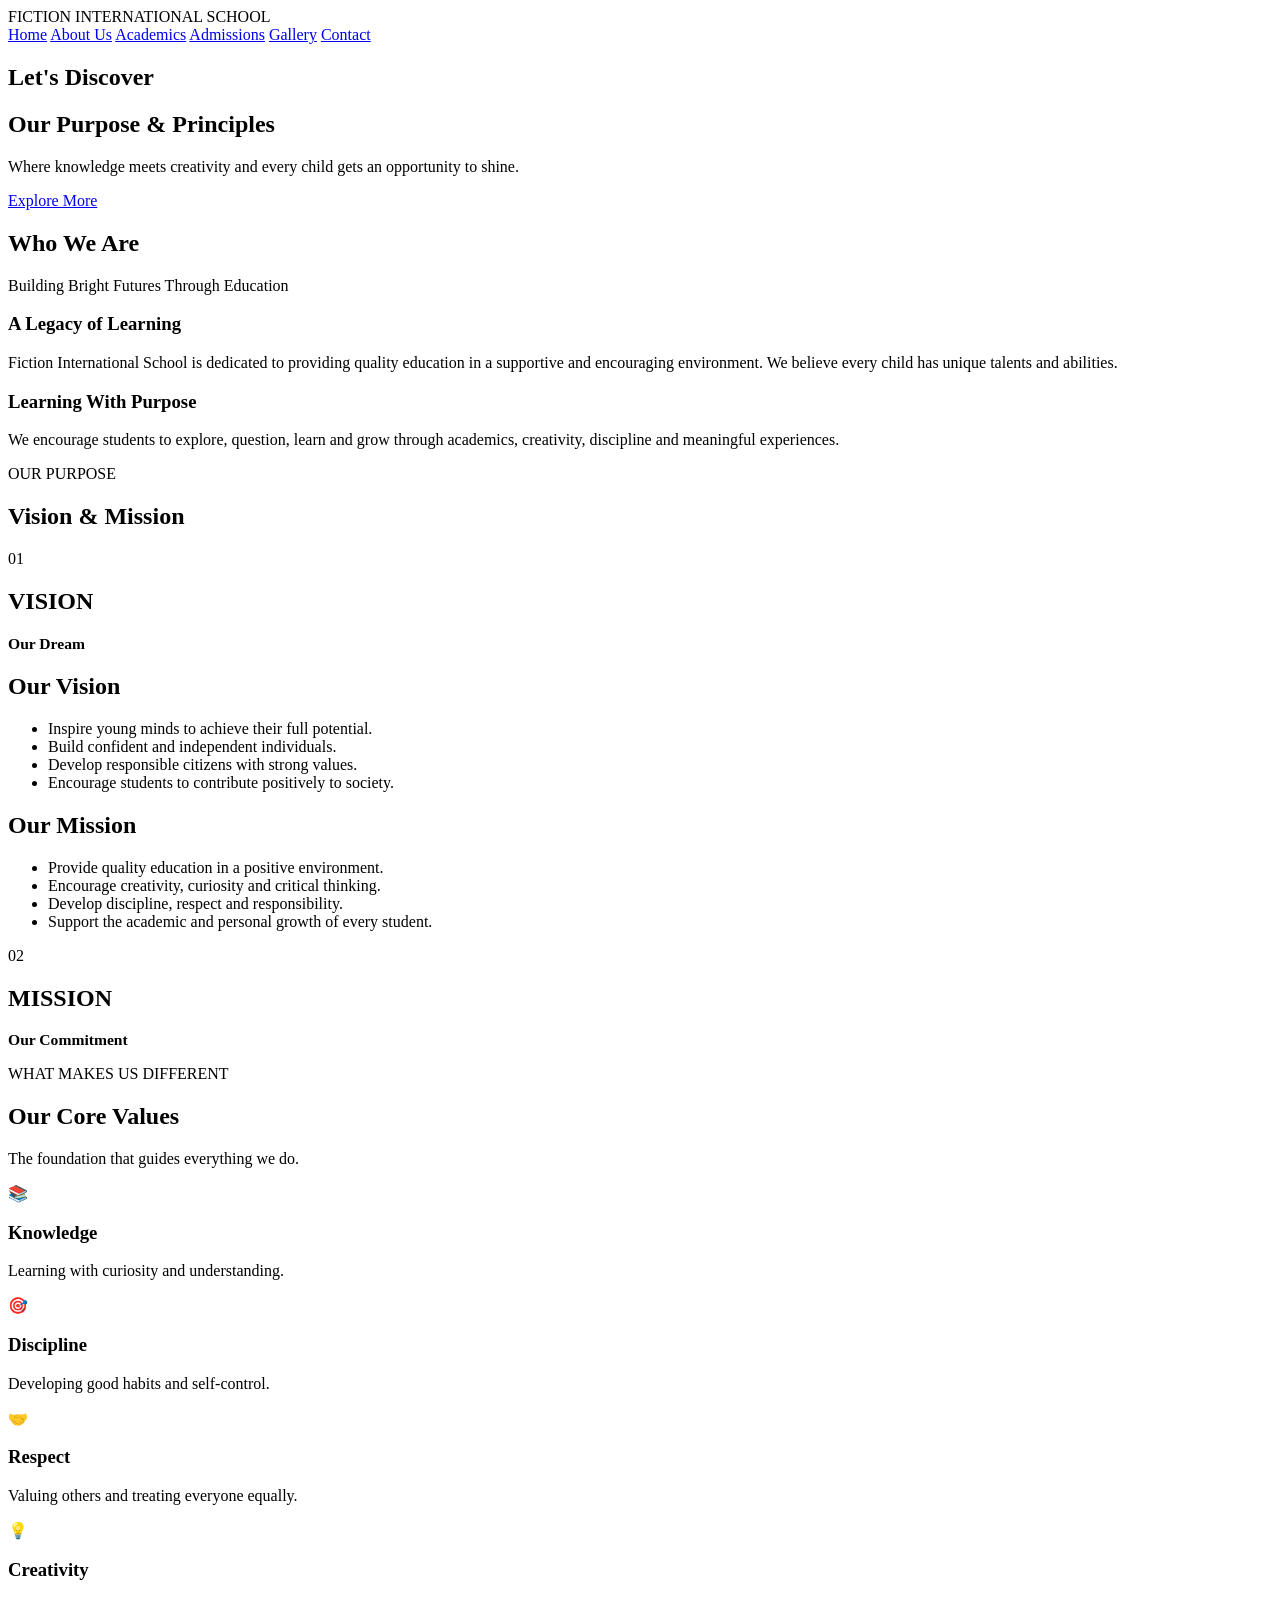
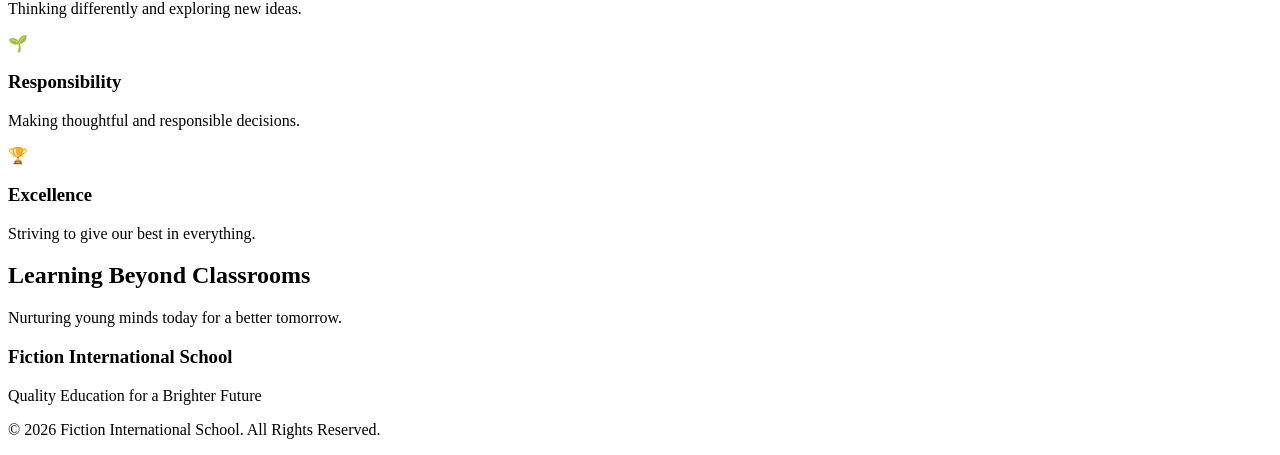
==== about.html @ d85b3568 "Initial upload - Fiction International School Website" ====
<!DOCTYPE html>
<html lang="en">

<head>
    <meta charset="UTF-8">
    <meta name="viewport" content="width=device-width, initial-scale=1.0">

    <title>About Us | FICTION INTERNATIONAL SCHOOL</title>

    <link rel="stylesheet" href="css/style.css">
</head>

<body>

    <!-- Navigation Bar -->
    <header>
        <div class="school-name">
            FICTION INTERNATIONAL SCHOOL
        </div>

        <nav>
            <a href="index.html">Home</a>
            <a href="about.html">About Us</a>
            <a href="academics.html">Academics</a>
            <a href="admissions.html">Admissions</a>
            <a href="gallery.html">Gallery</a>
            <a href="contact.html">Contact</a>
        </nav>
    </header>

    <!-- About Hero Section -->
    <section class="about-hero">

        <div class="about-hero-content">
            <span class="about-tag"><h1>Let's Discover</h1></span>

           
            <h1>Our Purpose & Principles</h1>

            <p>
                Where knowledge meets creativity and
                every child gets an opportunity to shine.
            </p>

            <a href="#vision-mission" class="explore-btn">
                Explore More
            </a>
        </div>

    </section>


    <!-- Introduction Section -->
    <section class="about-intro">

        <div class="intro-heading">
            <h2>Who We Are</h2>
            <p>Building Bright Futures Through Education</p>
        </div>

        <div class="intro-content">

            <div class="intro-box">
                <h3>A Legacy of Learning</h3>

                <p>
                    Fiction International School is dedicated to
                    providing quality education in a
                    supportive and encouraging environment.
                    We believe every child has unique talents
                    and abilities.
                </p>
            </div>

            <div class="intro-box">
                <h3>Learning With Purpose</h3>

                <p>
                    We encourage students to explore,
                    question, learn and grow through
                    academics, creativity, discipline
                    and meaningful experiences.
                </p>
            </div>

        </div>

    </section>


    <!-- Vision and Mission -->
    <section class="vision-mission" id="vision-mission">

        <div class="section-heading">
            <span>OUR PURPOSE</span>
            <h2>Vision & Mission</h2>
        </div>

        <!-- Vision -->
        <div class="vm-row vision-row">

            <div class="vm-circle vision-circle">
                <div class="circle-content">
                    <span>01</span>
                    <h2>VISION</h2>
                    <small><h3>Our Dream</h3></small>
                </div>
            </div>

            <div class="vm-card vision-card">

                <h2>Our Vision</h2>

                <ul>
                    <li>Inspire young minds to achieve their full potential.</li>
                    <li>Build confident and independent individuals.</li>
                    <li>Develop responsible citizens with strong values.</li>
                    <li>Encourage students to contribute positively to society.</li>
                </ul>

            </div>

        </div>


        <!-- Mission -->
        <div class="vm-row mission-row">

            <div class="vm-card mission-card">

                <h2>Our Mission</h2>

                <ul>
                    <li>Provide quality education in a positive environment.</li>
                    <li>Encourage creativity, curiosity and critical thinking.</li>
                    <li>Develop discipline, respect and responsibility.</li>
                    <li>Support the academic and personal growth of every student.</li>
                </ul>

            </div>

            <div class="vm-circle mission-circle">
                <div class="circle-content">
                    <span>02</span>
                    <h2>MISSION</h2>
                    <small><h3>Our Commitment</h3></small>
                </div>
            </div>

        </div>

    </section>


    <!-- Core Values -->
    <section class="core-values">

        <div class="section-heading">
            <span>WHAT MAKES US DIFFERENT</span>
            <h2>Our Core Values</h2>
            <p>The foundation that guides everything we do.</p>
        </div>

        <div class="values-grid">

            <div class="value-card">
                <div class="value-icon">📚</div>
                <h3>Knowledge</h3>
                <p>Learning with curiosity and understanding.</p>
            </div>

            <div class="value-card">
                <div class="value-icon">🎯</div>
                <h3>Discipline</h3>
                <p>Developing good habits and self-control.</p>
            </div>

            <div class="value-card">
                <div class="value-icon">🤝</div>
                <h3>Respect</h3>
                <p>Valuing others and treating everyone equally.</p>
            </div>

            <div class="value-card">
                <div class="value-icon">💡</div>
                <h3>Creativity</h3>
                <p>Thinking differently and exploring new ideas.</p>
            </div>

            <div class="value-card">
                <div class="value-icon">🌱</div>
                <h3>Responsibility</h3>
                <p>Making thoughtful and responsible decisions.</p>
            </div>

            <div class="value-card">
                <div class="value-icon">🏆</div>
                <h3>Excellence</h3>
                <p>Striving to give our best in everything.</p>
            </div>

        </div>

    </section>


    <!-- Closing Banner -->
    <section class="about-banner">

        <h2>Learning Beyond Classrooms</h2>

        <p>
            Nurturing young minds today for a better tomorrow.
        </p>

    </section>


    <!-- Footer -->
    <footer>

        <h3>Fiction International School</h3>

        <p>Quality Education for a Brighter Future</p>

        <p>
            © 2026 Fiction International School.
            All Rights Reserved.
        </p>

    </footer>

    <script src="js/script.js"></script>

</body>
</html>
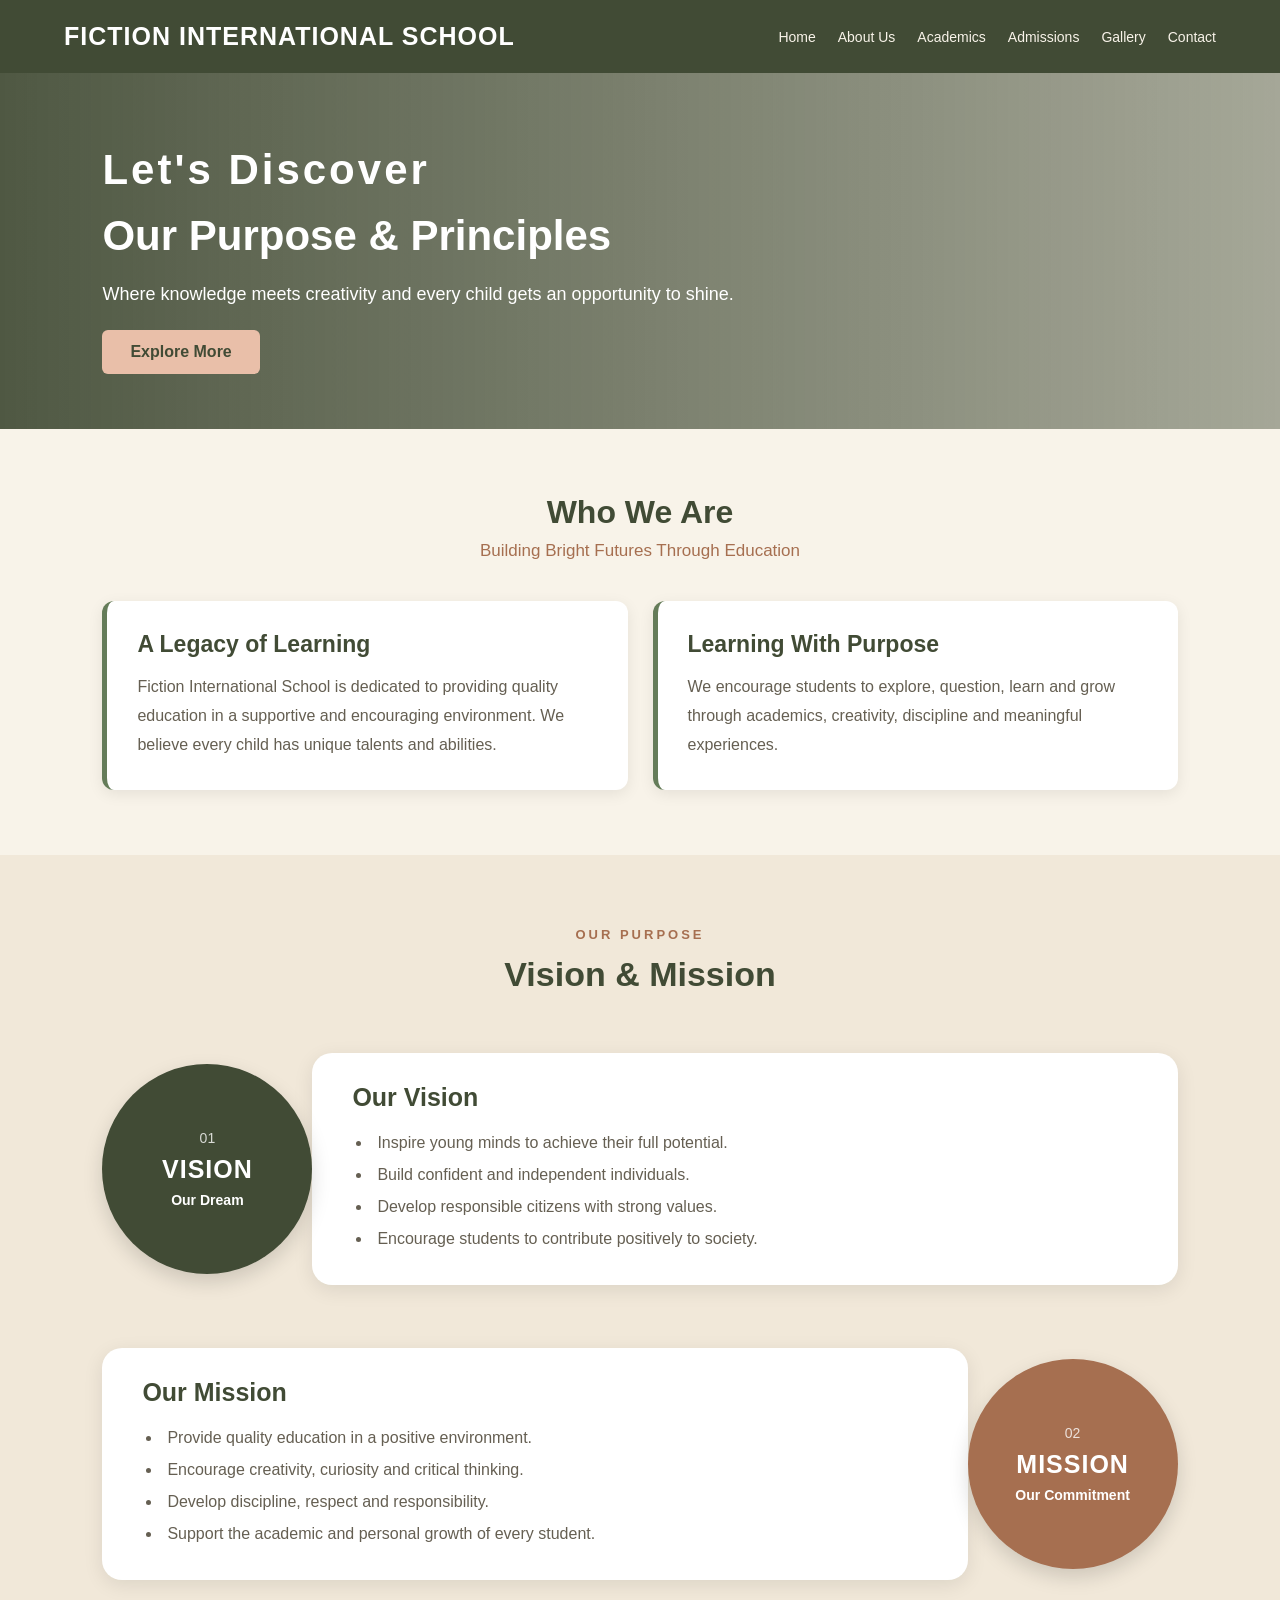
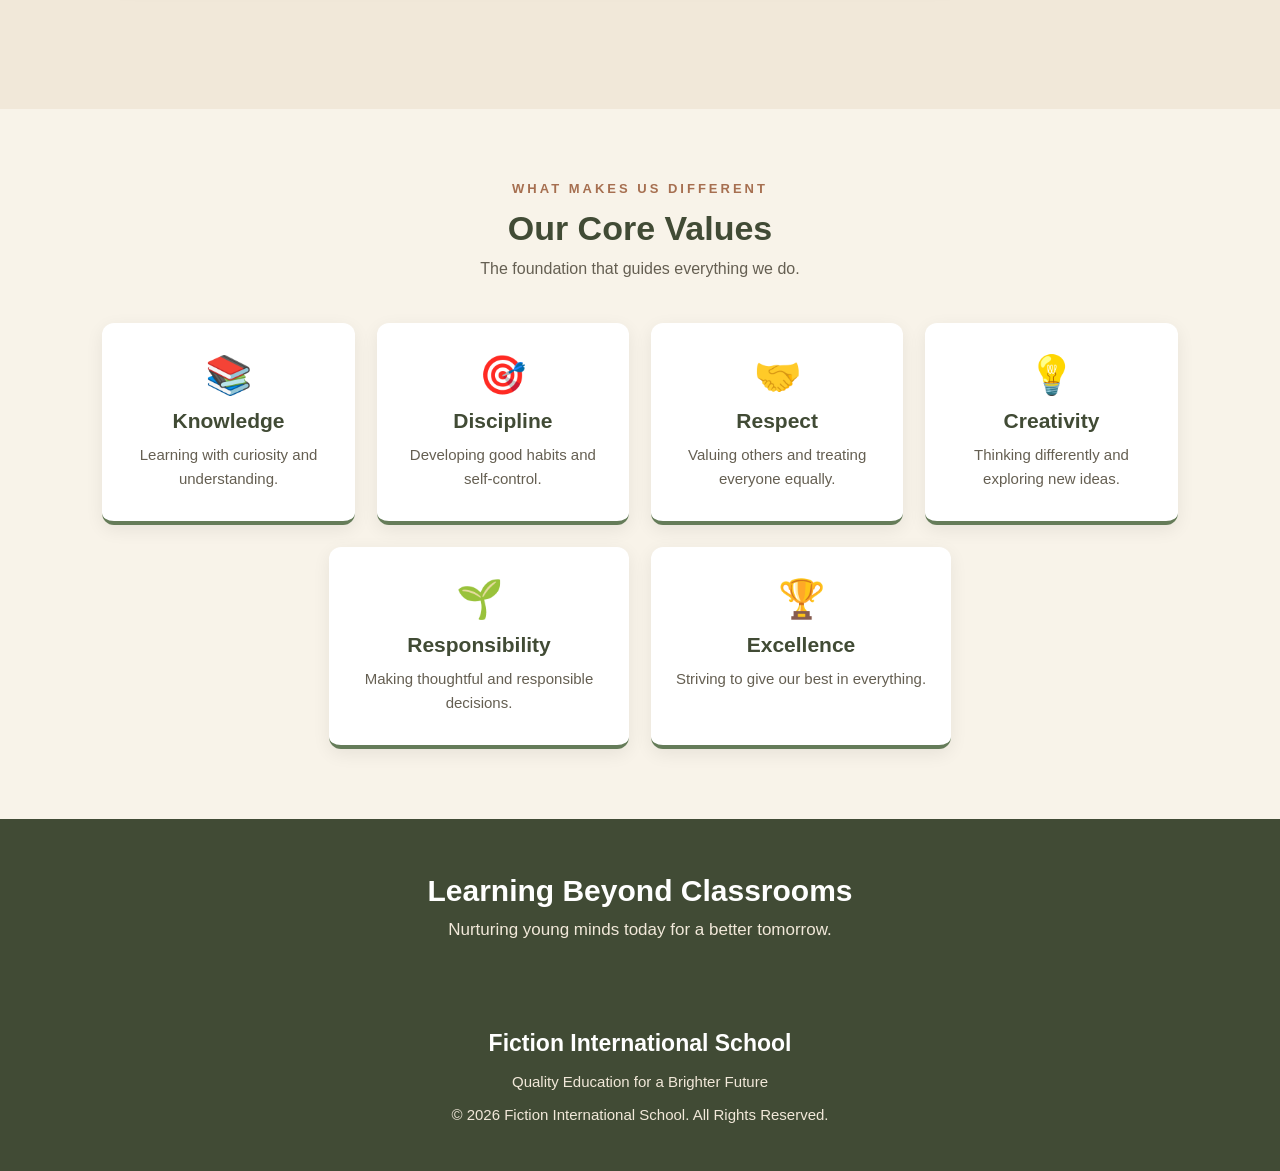
==== commit 75f4e3c9: "Add files via upload" ====
--- a/about.html
+++ b/about.html
@@ -8,7 +8,7 @@
 
     <title>About Us | FICTION INTERNATIONAL SCHOOL</title>
 
-    <link rel="stylesheet" href="css/style.css">
+    <link rel="stylesheet" href="style.css">
 </head>
 
 <body>
--- a/style.css
+++ b/style.css
@@ -0,0 +1,1583 @@
+
+/* =========================================
+   GLOBAL SETTINGS
+========================================= */
+
+* {
+    margin: 0;
+    padding: 0;
+    box-sizing: border-box;
+}
+
+html {
+    scroll-behavior: smooth;
+}
+
+body {
+    font-family: 'Poppins', sans-serif;
+    background-color: #F8F3E9;
+    color: #414B35;
+    overflow-x: hidden;
+}
+
+
+/* =========================================
+   NAVIGATION BAR
+========================================= */
+
+header {
+    background-color: #414B35;
+    color: white;
+    padding: 22px 5%;
+
+    display: flex;
+    justify-content: space-between;
+    align-items: center;
+    flex-wrap: wrap;
+    gap: 15px;
+
+    animation: slideDown 1s ease;
+}
+
+.school-name {
+    font-size: 25px;
+    font-weight: 700;
+    letter-spacing: 1px;
+    animation: fadeIn 1.5s ease;
+}
+
+nav {
+    display: flex;
+    gap: 22px;
+    flex-wrap: wrap;
+}
+
+nav a {
+    text-decoration: none;
+    color: #F8F3E9;
+    font-size: 14px;
+    font-weight: 500;
+
+    transition: color 0.3s ease,
+                transform 0.3s ease;
+}
+
+nav a:hover {
+    color: #E9BFA9;
+    transform: translateY(-4px);
+}
+
+
+/* =========================================
+   SCHOOL TITLE
+========================================= */
+
+.school-title {
+    text-align: center;
+    padding: 28px 15px;
+    background-color: #F8F3E9;
+}
+
+.school-title h1 {
+    color: #414B35;
+    font-size: 36px;
+    font-weight: 700;
+    letter-spacing: 2px;
+
+    animation: slideUp 1s ease;
+}
+
+
+/* =========================================
+   SCHOOL IMAGE
+========================================= */
+
+.school-image {
+    position: relative;
+    width: 100%;
+    height: 75vh;
+    min-height: 450px;
+    overflow: hidden;
+
+    animation: fadeIn 2s ease;
+}
+
+.school-image > img {
+    width: 100%;
+    height: 100%;
+    object-fit: cover;
+    display: block;
+
+    transition: transform 0.7s ease;
+}
+
+.school-image:hover > img {
+    transform: scale(1.03);
+}
+
+
+/* =========================================
+   CHATBOT WELCOME SPEECH BUBBLE
+========================================= */
+
+.welcome-content {
+
+    position: absolute;
+
+    top: 80%;
+    right: 8%;
+
+    transform: translateY(-50%);
+
+    width: 380px;
+    max-width: 90%;
+
+    background-color: white;
+
+    border-radius: 16px;
+
+    box-shadow: 0 5px 20px rgba(0, 0, 0, 0.15);
+
+    overflow: visible;
+
+    animation: none;
+}
+
+
+/* CHATBOT HEADER */
+
+.chatbot-header {
+
+    display: flex;
+    align-items: center;
+
+    gap: 13px;
+
+    background-color: #414B35;
+
+    padding: 16px 20px;
+
+    border-radius: 16px 16px 0 0;
+
+    min-height: 74px;
+}
+
+
+/* GRADUATION CAP ICON */
+
+.chatbot-icon {
+
+    width: 42px;
+    height: 42px;
+
+    min-width: 42px;
+
+    display: flex;
+    align-items: center;
+    justify-content: center;
+
+    background-color: #F8F3E9;
+
+    border-radius: 50%;
+
+    font-size: 23px;
+}
+
+
+/* HELLO TEXT */
+
+.chatbot-header h2 {
+
+    color: white;
+
+    font-size: 17px;
+
+    font-weight: 600;
+
+    margin: 0;
+}
+
+
+/* CHATBOT MESSAGE AREA */
+
+.chatbot-message {
+
+    position: relative;
+
+    background-color: white;
+
+    padding: 20px 20px 18px;
+
+    border-radius: 0 0 16px 16px;
+
+    display: flex;
+    flex-direction: column;
+
+    gap: 13px;
+}
+
+
+/* FIRST WELCOME MESSAGE */
+
+.chatbot-message p {
+
+    color: #252D23;
+
+    font-size: 14px;
+
+    font-weight: 500;
+
+    line-height: 1.5;
+
+    margin: 0;
+
+    background: transparent;
+
+    padding: 0;
+
+    box-shadow: none;
+}
+
+.chatbot-message p strong {
+
+    color: #252D23;
+
+    font-size: 14px;
+
+    font-weight: 700;
+}
+
+.chatbot-message p i {
+
+    font-weight: 600;
+}
+
+
+/* SECOND WELCOME MESSAGE */
+
+.chatbot-message h5 {
+
+    color: #252D23;
+
+    font-size: 13px;
+
+    font-weight: 600;
+
+    line-height: 1.25;
+
+    margin: 0;
+}
+
+
+/* SPEECH BUBBLE TAIL */
+
+.chatbot-message::after {
+
+    content: "";
+
+    position: absolute;
+
+    bottom: -15px;
+
+    right: 20px;
+
+    width: 0;
+    height: 0;
+
+    border-top: 16px solid white;
+
+    border-left: 16px solid transparent;
+
+    border-right: 0 solid transparent;
+}
+
+
+/* =========================================
+   LOCATION SECTION
+========================================= */
+
+.location {
+
+    text-align: center;
+
+    padding: 65px 7%;
+
+    background-color: #F1E8D9;
+}
+
+.location h2 {
+
+    color: #414B35;
+
+    font-size: 32px;
+
+    font-weight: 700;
+
+    margin-bottom: 15px;
+
+    animation: slideUp 1s ease;
+}
+
+.location p {
+
+    color: #655F52;
+
+    font-size: 16px;
+
+    line-height: 1.8;
+
+    margin-bottom: 25px;
+}
+
+
+/* LOCATE US BUTTON */
+
+.location button {
+
+    background-color: #657C59;
+
+    color: white;
+
+    border: none;
+
+    padding: 14px 35px;
+
+    border-radius: 7px;
+
+    font-family: inherit;
+
+    font-size: 16px;
+
+    font-weight: 600;
+
+    cursor: pointer;
+
+    margin-bottom: 25px;
+
+    transition: transform 0.3s ease,
+                background-color 0.3s ease,
+                box-shadow 0.3s ease;
+}
+
+.location button:hover {
+
+    background-color: #414B35;
+
+    transform: translateY(-4px);
+
+    box-shadow: 0 6px 18px rgba(0, 0, 0, 0.15);
+}
+
+
+/* MAP CONTAINER */
+
+#map-container {
+
+    max-width: 1100px;
+
+    margin: auto;
+}
+
+#school-map {
+
+    width: 100%;
+
+    border: none;
+
+    border-radius: 12px;
+}
+
+
+/* SCHOOL ADDRESS */
+
+.school-address {
+
+    background-color: white;
+
+    max-width: 650px;
+
+    margin: 10px auto 30px;
+
+    padding: 25px;
+
+    border-radius: 12px;
+
+    box-shadow: 0 4px 15px rgba(0, 0, 0, 0.08);
+
+    animation: fadeIn 1.5s ease;
+}
+
+.school-address h3 {
+
+    color: #657C59;
+
+    margin-bottom: 12px;
+
+    font-size: 22px;
+}
+
+.school-address p {
+
+    line-height: 1.9;
+
+    color: #655F52;
+}
+
+
+/* =========================================
+   COMMON HERO SECTION
+========================================= */
+
+.hero {
+
+    background-color: #F8F3E9;
+
+    padding: 55px 7%;
+}
+
+.about {
+
+    max-width: 1000px;
+
+    margin: auto;
+
+    text-align: center;
+}
+
+.about h1 {
+
+    font-size: 46px;
+
+    color: #414B35;
+
+    margin-bottom: 18px;
+
+    letter-spacing: 1.5px;
+
+    animation: slideUp 1s ease;
+}
+
+.about h2 {
+
+    font-size: 25px;
+
+    color: #A66F50;
+
+    margin-bottom: 18px;
+
+    animation: fadeIn 1.5s ease;
+}
+
+.about p {
+
+    font-size: 18px;
+
+    line-height: 1.9;
+
+    color: #655F52;
+
+    animation: slideUp 1.5s ease;
+}
+
+
+/* =========================================
+   ABOUT PAGE HERO
+========================================= */
+
+.about-hero {
+
+    min-height: 350px;
+
+    display: flex;
+
+    align-items: center;
+
+    padding: 55px 8%;
+
+    background:
+    linear-gradient(
+        90deg,
+        rgba(65,75,53,0.92),
+        rgba(65,75,53,0.45)
+    ),
+    url("../images/school.png");
+
+    background-size: cover;
+
+    background-position: center;
+
+    color: white;
+}
+
+.about-hero-content {
+
+    max-width: 650px;
+}
+
+.about-tag {
+
+    letter-spacing: 3px;
+
+    font-size: 13px;
+
+    font-weight: bold;
+}
+
+.about-hero h1 {
+
+    font-size: 42px;
+
+    margin: 18px 0;
+
+    animation: slideUp 1s ease;
+}
+
+.about-hero p {
+
+    font-size: 18px;
+
+    line-height: 1.8;
+}
+
+.explore-btn {
+
+    display: inline-block;
+
+    margin-top: 20px;
+
+    padding: 13px 28px;
+
+    background-color: #E9BFA9;
+
+    color: #414B35;
+
+    text-decoration: none;
+
+    border-radius: 6px;
+
+    font-weight: bold;
+
+    transition: 0.3s;
+}
+
+.explore-btn:hover {
+
+    background-color: white;
+
+    transform: translateY(-4px);
+}
+
+
+/* =========================================
+   ABOUT INTRODUCTION
+========================================= */
+
+.about-intro {
+
+    padding: 65px 8%;
+
+    background-color: #F8F3E9;
+}
+
+.intro-heading {
+
+    text-align: center;
+
+    margin-bottom: 40px;
+}
+
+.intro-heading h2 {
+
+    font-size: 32px;
+
+    color: #414B35;
+
+    margin-bottom: 10px;
+}
+
+.intro-heading p {
+
+    color: #A66F50;
+
+    font-size: 17px;
+}
+
+.intro-content {
+
+    display: flex;
+
+    gap: 25px;
+}
+
+.intro-box {
+
+    flex: 1;
+
+    background-color: white;
+
+    padding: 30px;
+
+    border-radius: 12px;
+
+    border-left: 5px solid #657C59;
+
+    box-shadow: 0 4px 15px rgba(0, 0, 0, 0.08);
+
+    transition: transform 0.3s ease;
+}
+
+.intro-box:hover {
+
+    transform: translateY(-6px);
+}
+
+.intro-box h3 {
+
+    color: #414B35;
+
+    font-size: 23px;
+
+    margin-bottom: 15px;
+}
+
+.intro-box p {
+
+    color: #655F52;
+
+    line-height: 1.8;
+}
+
+
+/* =========================================
+   VISION AND MISSION
+========================================= */
+
+.vision-mission {
+    padding: 70px 8%;
+    background-color: #F1E8D9;
+}
+
+.section-heading {
+    text-align: center;
+    margin-bottom: 45px;
+}
+
+.section-heading span {
+    color: #A66F50;
+    font-size: 13px;
+    font-weight: bold;
+    letter-spacing: 3px;
+}
+
+.section-heading h2 {
+    font-size: 34px;
+    color: #414B35;
+    margin: 12px 0;
+}
+
+.section-heading p {
+    color: #655F52;
+    font-size: 16px;
+}
+
+
+/* Vision and Mission Rows */
+
+.vm-row {
+    display: flex;
+    align-items: center;
+    margin: 55px 0;
+    min-height: 240px;
+    gap: 0;
+}
+
+.vision-row {
+    justify-content: flex-start;
+}
+
+.mission-row {
+    justify-content: flex-end;
+}
+
+
+/* Circle Design */
+
+.vm-circle {
+    width: 210px;
+    height: 210px;
+    flex-shrink: 0;
+    border-radius: 50%;
+
+    display: flex;
+    align-items: center;
+    justify-content: center;
+
+    color: white;
+    z-index: 2;
+
+    box-shadow: 0 8px 20px rgba(0,0,0,0.15);
+}
+
+.vision-circle {
+    background-color: #414B35;
+}
+
+.mission-circle {
+    background-color: #A66F50;
+}
+
+.circle-content {
+    text-align: center;
+}
+
+.circle-content span {
+    font-size: 14px;
+    opacity: 0.8;
+}
+
+.circle-content h2 {
+    font-size: 25px;
+    margin: 8px 0;
+    letter-spacing: 1px;
+}
+
+.circle-content small {
+    font-size: 12px;
+}
+
+
+/* Rectangle Design */
+
+.vm-card {
+    flex: 1;
+    min-width: 0;
+    min-height: 190px;
+
+    padding: 30px 40px;
+
+    border-radius: 20px;
+
+    background-color: #FFFFFF;
+
+    box-shadow: 0 5px 20px rgba(0,0,0,0.09);
+}
+
+/* Vision: circle touches rectangle */
+
+.vision-card {
+    margin-left: 0;
+    padding-left: 40px;
+}
+
+/* Mission: circle touches rectangle */
+
+.mission-card {
+    margin-right: 0;
+    padding-right: 40px;
+}
+
+
+/* Rectangle Text */
+
+.vm-card h2 {
+    color: #414B35;
+    font-size: 25px;
+    margin-bottom: 15px;
+}
+
+.vm-card ul {
+    padding-left: 20px;
+    line-height: 2;
+    color: #655F52;
+}
+
+.vm-card li {
+    padding-left: 5px;
+}
+
+
+/* =========================
+   CORE VALUES
+========================= */
+
+.core-values {
+    padding: 70px 8%;
+    background-color: #F8F3E9;
+}
+
+.values-grid {
+    display: flex;
+    flex-wrap: wrap;
+    gap: 22px;
+    justify-content: center;
+}
+
+.value-card {
+    flex: 1 1 250px;
+    max-width: 300px;
+
+    background-color: white;
+    padding: 30px 20px;
+    text-align: center;
+
+    border-radius: 12px;
+    border-bottom: 4px solid #657C59;
+
+    box-shadow: 0 5px 18px rgba(0,0,0,0.07);
+
+    transition: transform 0.3s ease,
+                box-shadow 0.3s ease;
+}
+
+.value-card:hover {
+    transform: translateY(-8px);
+    box-shadow: 0 10px 22px rgba(0,0,0,0.12);
+}
+
+.value-icon {
+    font-size: 38px;
+    margin-bottom: 12px;
+}
+
+.value-card h3 {
+    color: #414B35;
+    font-size: 21px;
+    margin-bottom: 10px;
+}
+
+.value-card p {
+    color: #655F52;
+    line-height: 1.6;
+    font-size: 15px;
+}
+
+
+/* =========================
+   ABOUT CLOSING BANNER
+========================= */
+
+.about-banner {
+    padding: 55px 20px;
+    text-align: center;
+    background-color: #414B35;
+    color: white;
+}
+
+.about-banner h2 {
+    font-size: 30px;
+    margin-bottom: 12px;
+}
+
+.about-banner p {
+    font-size: 17px;
+    color: #F1E8D9;
+}
+
+/* =========================================
+   CONTACT PAGE HERO
+========================================= */
+
+.contact-hero {
+
+    min-height: 420px;
+
+    display: flex;
+
+    align-items: center;
+
+    justify-content: center;
+
+    text-align: center;
+
+    padding: 70px 10%;
+
+    background: #e9e5d8;
+    
+}
+
+.contact-hero-content {
+
+    max-width: 750px;
+}
+
+.contact-tag,
+.contact-section-heading span,
+.contact-message-info > span {
+
+    color: #68734d;
+
+    font-size: 13px;
+
+    font-weight: bold;
+
+    letter-spacing: 3px;
+}
+
+.contact-hero h1 {
+
+    font-size: 48px;
+
+    color: #343c2d;
+
+    margin: 20px 0;
+}
+
+.contact-hero h1 span,
+.contact-section-heading h2 span,
+.contact-message-info h2 span {
+
+    color: #78865b;
+}
+
+.contact-hero p {
+
+    color: #55594d;
+
+    font-size: 17px;
+
+    line-height: 1.8;
+}
+
+.contact-explore {
+
+    display: inline-block;
+
+    margin-top: 25px;
+
+    color: #4e5b3b;
+
+    text-decoration: none;
+
+    font-weight: bold;
+}
+
+
+/* =========================================
+   CONTACT DETAILS
+========================================= */
+
+.contact-details {
+
+    padding: 75px 8%;
+
+    background: #f8f7f1;
+}
+
+.contact-section-heading {
+
+    text-align: center;
+
+    max-width: 650px;
+
+    margin: auto;
+}
+
+.contact-section-heading h2 {
+
+    color: #343c2d;
+
+    font-size: 34px;
+
+    margin: 18px 0;
+}
+
+.contact-section-heading p {
+
+    color: #686b60;
+
+    line-height: 1.7;
+}
+
+.contact-cards {
+
+    display: grid;
+
+    grid-template-columns: repeat(3, 1fr);
+
+    gap: 25px;
+
+    margin-top: 50px;
+}
+
+.contact-card {
+
+    background: white;
+
+    padding: 35px 25px;
+
+    border-radius: 12px;
+
+    text-align: center;
+
+    border: 1px solid #e6e5d9;
+
+    transition: 0.3s ease;
+}
+
+.contact-card:hover {
+
+    transform: translateY(-7px);
+
+    box-shadow: 0 12px 30px rgba(0, 0, 0, 0.08);
+}
+
+.contact-icon {
+
+    font-size: 35px;
+
+    color: #78865b;
+
+    margin-bottom: 15px;
+}
+
+.contact-card h3 {
+
+    color: #39432f;
+
+    margin-bottom: 15px;
+}
+
+.contact-card p {
+
+    color: #686b60;
+
+    line-height: 1.7;
+
+    min-height: 55px;
+}
+
+.contact-card a {
+
+    display: inline-block;
+
+    margin-top: 15px;
+
+    color: #69794d;
+
+    font-weight: bold;
+
+    text-decoration: none;
+}
+
+
+/* =========================================
+   CONTACT MESSAGE SECTION
+========================================= */
+
+.contact-message-section {
+
+    display: grid;
+
+    grid-template-columns: 1fr 1fr;
+
+    gap: 60px;
+
+    padding: 85px 10%;
+
+    background: #e9e5d8;
+
+    align-items: center;
+}
+
+.contact-message-info h2 {
+
+    font-size: 38px;
+
+    color: #343c2d;
+
+    line-height: 1.3;
+
+    margin: 20px 0;
+}
+
+.contact-message-info p {
+
+    color: #5f6256;
+
+    line-height: 1.9;
+
+    font-size: 16px;
+}
+
+.contact-note {
+
+    margin-top: 35px;
+
+    padding-left: 20px;
+
+    border-left: 3px solid #78865b;
+}
+
+.contact-note h3 {
+
+    color: #3d4931;
+}
+
+.contact-note p {
+
+    font-size: 15px;
+}
+
+
+/* =========================================
+   CONTACT FORM
+========================================= */
+
+.contact-form-box {
+
+    background: white;
+
+    padding: 40px;
+
+    border-radius: 12px;
+
+    box-shadow: 0 10px 30px rgba(0, 0, 0, 0.05);
+}
+
+.contact-form-box h2 {
+
+    color: #3c4632;
+
+    margin-bottom: 10px;
+}
+
+.contact-form-box > p {
+
+    color: #77796e;
+
+    margin-bottom: 25px;
+}
+
+.contact-form-box form {
+
+    display: flex;
+
+    flex-direction: column;
+}
+
+.contact-form-box label {
+
+    margin: 12px 0 8px;
+
+    color: #414a36;
+
+    font-weight: 600;
+}
+
+.contact-form-box input,
+.contact-form-box textarea {
+
+    width: 100%;
+
+    padding: 13px;
+
+    border: 1px solid #dedfd4;
+
+    border-radius: 6px;
+
+    background: #fafaf7;
+
+    font-family: inherit;
+
+    font-size: 14px;
+
+    outline: none;
+}
+
+.contact-form-box input:focus,
+.contact-form-box textarea:focus {
+
+    border-color: #78865b;
+}
+
+.contact-form-box textarea {
+
+    resize: vertical;
+}
+
+.contact-form-box button {
+
+    margin-top: 22px;
+
+    padding: 14px;
+
+    background: #65744c;
+
+    color: white;
+
+    border: none;
+
+    border-radius: 6px;
+
+    font-size: 15px;
+
+    font-family: inherit;
+
+    cursor: pointer;
+
+    transition: 0.3s;
+}
+
+.contact-form-box button:hover {
+
+    background: #465538;
+}
+
+
+/* =========================================
+   FOOTER
+========================================= */
+
+footer {
+
+    background-color: #414B35;
+
+    color: white;
+
+    text-align: center;
+
+    padding: 35px 15px;
+
+    animation: fadeIn 1.5s ease;
+}
+
+footer h3 {
+
+    font-size: 23px;
+
+    font-weight: 600;
+
+    margin-bottom: 12px;
+}
+
+footer p {
+
+    font-size: 15px;
+
+    margin: 8px;
+
+    color: #F1E8D9;
+
+    line-height: 1.7;
+}
+
+
+/* =========================================
+   ANIMATIONS
+========================================= */
+
+@keyframes fadeIn {
+
+    from {
+        opacity: 0;
+    }
+
+    to {
+        opacity: 1;
+    }
+}
+
+@keyframes slideDown {
+
+    from {
+        opacity: 0;
+        transform: translateY(-30px);
+    }
+
+    to {
+        opacity: 1;
+        transform: translateY(0);
+    }
+}
+
+@keyframes slideUp {
+
+    from {
+        opacity: 0;
+        transform: translateY(30px);
+    }
+
+    to {
+        opacity: 1;
+        transform: translateY(0);
+    }
+}
+
+
+/* =========================================
+   TABLET RESPONSIVE DESIGN
+========================================= */
+
+@media (max-width: 768px) {
+
+    header {
+
+        flex-direction: column;
+
+        text-align: center;
+    }
+
+    .school-name {
+
+        font-size: 21px;
+    }
+
+    nav {
+
+        justify-content: center;
+
+        gap: 14px;
+    }
+
+    nav a {
+
+        font-size: 13px;
+    }
+
+    .school-title h1 {
+
+        font-size: 25px;
+    }
+
+    .school-image {
+
+        height: 65vh;
+
+        min-height: 420px;
+    }
+
+    /* CHATBOT MOBILE POSITION */
+
+    .welcome-content {
+
+        width: 360px;
+
+        max-width: 88%;
+
+        right: 50%;
+
+        top: 50%;
+
+        transform: translate(50%, -50%);
+    }
+
+    .location {
+
+        padding: 40px 5%;
+    }
+
+    .location h2 {
+
+        font-size: 27px;
+    }
+
+    .about h1 {
+
+        font-size: 30px;
+    }
+
+    .about h2 {
+
+        font-size: 21px;
+    }
+
+    .about p {
+
+        font-size: 15px;
+    }
+
+    .about-hero h1 {
+
+        font-size: 30px;
+    }
+
+    .intro-content {
+
+        flex-direction: column;
+    }
+
+    .vm-row {
+
+        flex-direction: column;
+
+        margin: 40px 0;
+
+        gap: 0;
+    }
+
+    .vm-circle {
+
+        width: 170px;
+
+        height: 170px;
+    }
+
+    .vm-card {
+
+        width: 100%;
+
+        flex: auto;
+
+        margin: -10px 0 0 0;
+
+        padding: 30px 22px;
+
+        border-radius: 12px;
+    }
+
+    .mission-row {
+
+        flex-direction: column-reverse;
+    }
+
+    .values-grid {
+
+        flex-direction: row;
+
+        align-items: stretch;
+    }
+
+    .value-card {
+
+        flex: 1 1 220px;
+    }
+
+    .section-heading h2 {
+
+        font-size: 28px;
+    }
+
+    .contact-hero h1 {
+
+        font-size: 36px;
+    }
+
+    .contact-section-heading h2 {
+
+        font-size: 28px;
+    }
+
+    .contact-cards {
+
+        grid-template-columns: 1fr;
+    }
+
+    .contact-message-section {
+
+        grid-template-columns: 1fr;
+
+        padding: 55px 7%;
+
+        gap: 35px;
+    }
+
+    .contact-message-info h2 {
+
+        font-size: 30px;
+    }
+
+    .contact-form-box {
+
+        padding: 25px;
+    }
+
+    footer p {
+
+        font-size: 14px;
+    }
+}
+
+
+/* =========================================
+   SMALL MOBILE RESPONSIVE DESIGN
+========================================= */
+
+@media (max-width: 480px) {
+
+    .school-name {
+
+        font-size: 18px;
+    }
+
+    .school-title h1 {
+
+        font-size: 21px;
+
+        letter-spacing: 1px;
+    }
+
+    .school-image {
+
+        min-height: 380px;
+
+        height: 60vh;
+    }
+
+    .welcome-content {
+
+        width: 330px;
+
+        max-width: 88%;
+    }
+
+    .chatbot-header {
+
+        padding: 14px 16px;
+    }
+
+    .chatbot-icon {
+
+        width: 42px;
+
+        height: 42px;
+
+        font-size: 22px;
+    }
+
+    .chatbot-header h2 {
+
+        font-size: 17px;
+    }
+
+    .chatbot-message {
+
+        padding: 17px 16px 18px;
+
+        gap: 13px;
+    }
+
+    .chatbot-message p {
+
+        font-size: 13px;
+    }
+
+    .chatbot-message h5 {
+
+        font-size: 12px;
+    }
+
+    .location h2 {
+
+        font-size: 24px;
+    }
+}
+
+
+/* =========================================
+   ACCESSIBILITY
+========================================= */
+
+@media (prefers-reduced-motion: reduce) {
+
+    *,
+    *::before,
+    *::after {
+
+        animation-duration: 0.01ms !important;
+
+        transition-duration: 0.01ms !important;
+
+        scroll-behavior: auto !important;
+    }
+
+}
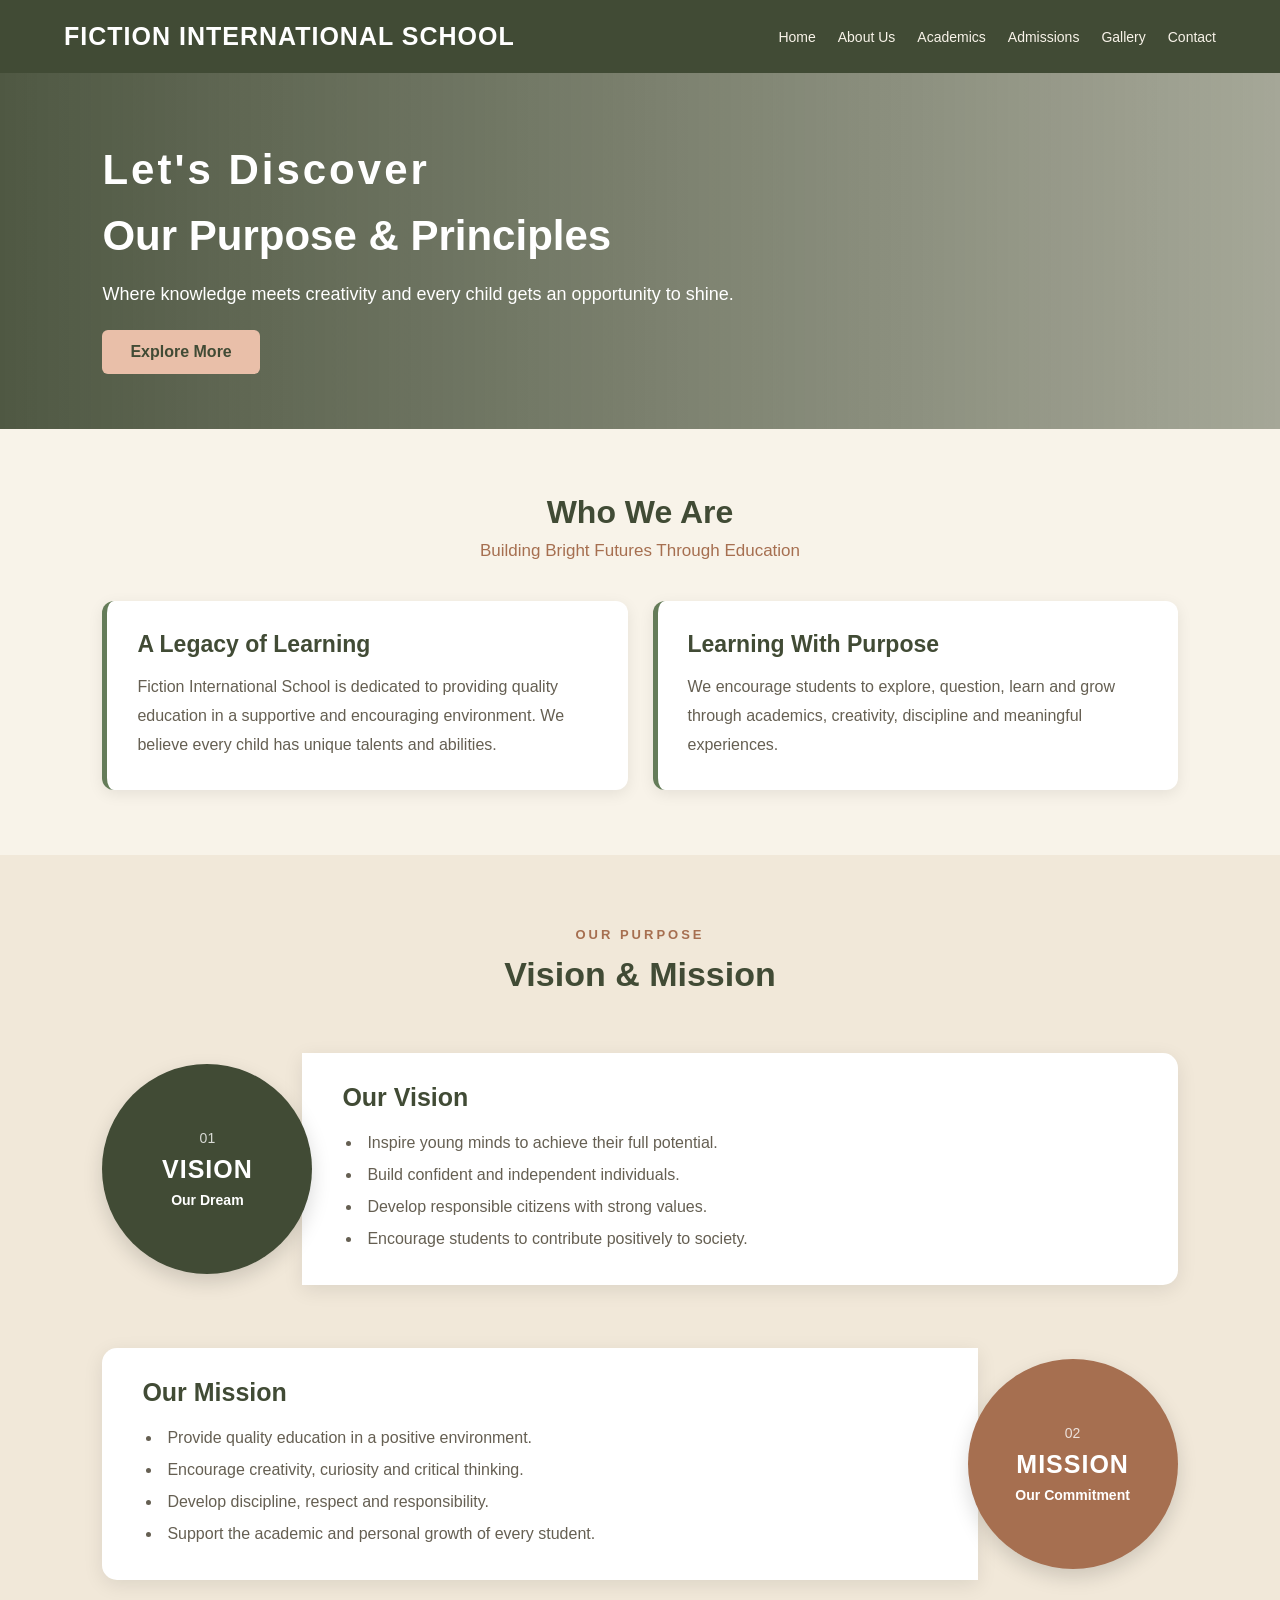
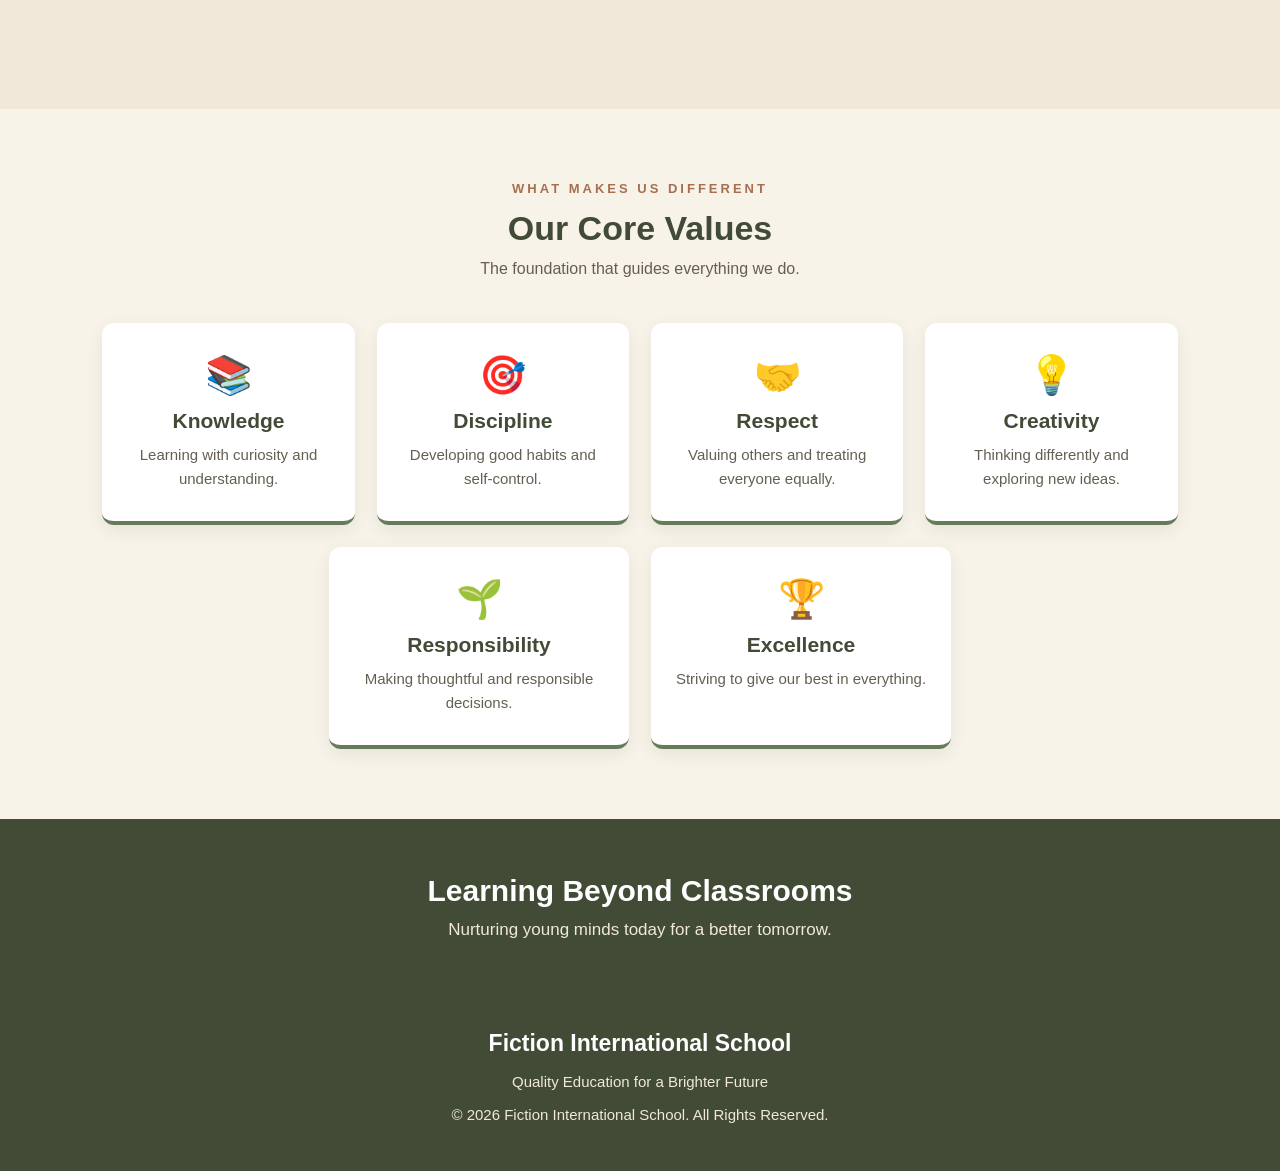
==== commit 108be7b1: "Add files via upload" ====
--- a/about.html
+++ b/about.html
@@ -8,7 +8,7 @@
 
     <title>About Us | FICTION INTERNATIONAL SCHOOL</title>
 
-    <link rel="stylesheet" href="style.css">
+    <link rel="stylesheet" href="css/style.css">
 </head>
 
 <body>
--- a/css/style.css
+++ b/css/style.css
@@ -0,0 +1,1651 @@
+
+/* =========================================
+   GLOBAL SETTINGS
+========================================= */
+
+* {
+    margin: 0;
+    padding: 0;
+    box-sizing: border-box;
+}
+
+html {
+    scroll-behavior: smooth;
+}
+
+body {
+    font-family: 'Poppins', sans-serif;
+    background-color: #F8F3E9;
+    color: #414B35;
+    overflow-x: hidden;
+}
+
+
+/* =========================================
+   NAVIGATION BAR
+========================================= */
+
+header {
+    background-color: #414B35;
+    color: white;
+    padding: 22px 5%;
+
+    display: flex;
+    justify-content: space-between;
+    align-items: center;
+    flex-wrap: wrap;
+    gap: 15px;
+
+    animation: slideDown 1s ease;
+}
+
+.school-name {
+    font-size: 25px;
+    font-weight: 700;
+    letter-spacing: 1px;
+    animation: fadeIn 1.5s ease;
+}
+
+nav {
+    display: flex;
+    gap: 22px;
+    flex-wrap: wrap;
+}
+
+nav a {
+    text-decoration: none;
+    color: #F8F3E9;
+    font-size: 14px;
+    font-weight: 500;
+
+    transition: color 0.3s ease,
+                transform 0.3s ease;
+}
+
+nav a:hover {
+    color: #E9BFA9;
+    transform: translateY(-4px);
+}
+
+
+/* =========================================
+   SCHOOL TITLE
+========================================= */
+
+.school-title {
+    text-align: center;
+    padding: 28px 15px;
+    background-color: #F8F3E9;
+}
+
+.school-title h1 {
+    color: #414B35;
+    font-size: 36px;
+    font-weight: 700;
+    letter-spacing: 2px;
+
+    animation: slideUp 1s ease;
+}
+
+
+/* =========================================
+   SCHOOL IMAGE
+========================================= */
+
+.school-image {
+    position: relative;
+    width: 100%;
+    height: 75vh;
+    min-height: 450px;
+    overflow: hidden;
+
+    animation: fadeIn 2s ease;
+}
+
+.school-image > img {
+    width: 100%;
+    height: 100%;
+    object-fit: cover;
+    display: block;
+
+    transition: transform 0.7s ease;
+}
+
+.school-image:hover > img {
+    transform: scale(1.03);
+}
+
+
+/* =========================================
+   CHATBOT WELCOME SPEECH BUBBLE
+========================================= */
+
+.welcome-content {
+
+    position: absolute;
+
+    top: 80%;
+    right: 8%;
+
+    transform: translateY(-50%);
+
+    width: 380px;
+    max-width: 90%;
+
+    background-color: white;
+
+    border-radius: 16px;
+
+    box-shadow: 0 5px 20px rgba(0, 0, 0, 0.15);
+
+    overflow: visible;
+
+    animation: nonez;
+}
+
+
+/* CHATBOT HEADER */
+
+.chatbot-header {
+
+    display: flex;
+    align-items: center;
+
+    gap: 13px;
+
+    background-color: #414B35;
+
+    padding: 16px 20px;
+
+    border-radius: 16px 16px 0 0;
+
+    min-height: 74px;
+}
+
+
+/* GRADUATION CAP ICON */
+
+.chatbot-icon {
+
+    width: 42px;
+    height: 42px;
+
+    min-width: 42px;
+
+    display: flex;
+    align-items: center;
+    justify-content: center;
+
+    background-color: #F8F3E9;
+
+    border-radius: 50%;
+
+    font-size: 23px;
+}
+
+
+/* HELLO TEXT */
+
+.chatbot-header h2 {
+
+    color: white;
+
+    font-size: 17px;
+
+    font-weight: 600;
+
+    margin: 0;
+}
+
+
+/* CHATBOT MESSAGE AREA */
+
+.chatbot-message {
+
+    position: relative;
+
+    background-color: white;
+
+    padding: 20px 20px 18px;
+
+    border-radius: 0 0 16px 16px;
+
+    display: flex;
+    flex-direction: column;
+
+    gap: 13px;
+}
+
+
+/* FIRST WELCOME MESSAGE */
+
+.chatbot-message p {
+
+    color: #252D23;
+
+    font-size: 14px;
+
+    font-weight: 500;
+
+    line-height: 1.5;
+
+    margin: 0;
+
+    background: transparent;
+
+    padding: 0;
+
+    box-shadow: none;
+}
+
+.chatbot-message p strong {
+
+    color: #252D23;
+
+    font-size: 14px;
+
+    font-weight: 700;
+}
+
+.chatbot-message p i {
+
+    font-weight: 600;
+}
+
+
+/* SECOND WELCOME MESSAGE */
+
+.chatbot-message h5 {
+
+    color: #252D23;
+
+    font-size: 13px;
+
+    font-weight: 600;
+
+    line-height: 1.25;
+
+    margin: 0;
+}
+
+
+/* SPEECH BUBBLE TAIL */
+
+.chatbot-message::after {
+
+    content: "";
+
+    position: absolute;
+
+    bottom: -15px;
+
+    right: 20px;
+
+    width: 0;
+    height: 0;
+
+    border-top: 16px solid white;
+
+    border-left: 16px solid transparent;
+
+    border-right: 0 solid transparent;
+}
+
+
+/* =========================================
+   LOCATION SECTION
+========================================= */
+
+.location {
+
+    text-align: center;
+
+    padding: 65px 7%;
+
+    background-color: #F1E8D9;
+}
+
+.location h2 {
+
+    color: #414B35;
+
+    font-size: 32px;
+
+    font-weight: 700;
+
+    margin-bottom: 15px;
+
+    animation: slideUp 1s ease;
+}
+
+.location p {
+
+    color: #655F52;
+
+    font-size: 16px;
+
+    line-height: 1.8;
+
+    margin-bottom: 25px;
+}
+
+
+/* LOCATE US BUTTON */
+
+.location button {
+
+    background-color: #657C59;
+
+    color: white;
+
+    border: none;
+
+    padding: 14px 35px;
+
+    border-radius: 7px;
+
+    font-family: inherit;
+
+    font-size: 16px;
+
+    font-weight: 600;
+
+    cursor: pointer;
+
+    margin-bottom: 25px;
+
+    transition: transform 0.3s ease,
+                background-color 0.3s ease,
+                box-shadow 0.3s ease;
+}
+
+.location button:hover {
+
+    background-color: #414B35;
+
+    transform: translateY(-4px);
+
+    box-shadow: 0 6px 18px rgba(0, 0, 0, 0.15);
+}
+
+
+/* MAP CONTAINER */
+
+#map-container {
+
+    max-width: 1100px;
+
+    margin: auto;
+}
+
+#school-map {
+
+    width: 100%;
+
+    border: none;
+
+    border-radius: 12px;
+}
+
+
+/* SCHOOL ADDRESS */
+
+.school-address {
+
+    background-color: white;
+
+    max-width: 650px;
+
+    margin: 10px auto 30px;
+
+    padding: 25px;
+
+    border-radius: 12px;
+
+    box-shadow: 0 4px 15px rgba(0, 0, 0, 0.08);
+
+    animation: fadeIn 1.5s ease;
+}
+
+.school-address h3 {
+
+    color: #657C59;
+
+    margin-bottom: 12px;
+
+    font-size: 22px;
+}
+
+.school-address p {
+
+    line-height: 1.9;
+
+    color: #655F52;
+}
+
+
+/* =========================================
+   COMMON HERO SECTION
+========================================= */
+
+.hero {
+
+    background-color: #F8F3E9;
+
+    padding: 55px 7%;
+}
+
+.about {
+
+    max-width: 1000px;
+
+    margin: auto;
+
+    text-align: center;
+}
+
+.about h1 {
+
+    font-size: 46px;
+
+    color: #414B35;
+
+    margin-bottom: 18px;
+
+    letter-spacing: 1.5px;
+
+    animation: slideUp 1s ease;
+}
+
+.about h2 {
+
+    font-size: 25px;
+
+    color: #A66F50;
+
+    margin-bottom: 18px;
+
+    animation: fadeIn 1.5s ease;
+}
+
+.about p {
+
+    font-size: 18px;
+
+    line-height: 1.9;
+
+    color: #655F52;
+
+    animation: slideUp 1.5s ease;
+}
+
+
+/* =========================================
+   ABOUT PAGE HERO
+========================================= */
+
+.about-hero {
+
+    min-height: 350px;
+
+    display: flex;
+
+    align-items: center;
+
+    padding: 55px 8%;
+
+    background:
+    linear-gradient(
+        90deg,
+        rgba(65,75,53,0.92),
+        rgba(65,75,53,0.45)
+    ),
+    url("../images/school.png");
+
+    background-size: cover;
+
+    background-position: center;
+
+    color: white;
+}
+
+.about-hero-content {
+
+    max-width: 650px;
+}
+
+.about-tag {
+
+    letter-spacing: 3px;
+
+    font-size: 13px;
+
+    font-weight: bold;
+}
+
+.about-hero h1 {
+
+    font-size: 42px;
+
+    margin: 18px 0;
+
+    animation: slideUp 1s ease;
+}
+
+.about-hero p {
+
+    font-size: 18px;
+
+    line-height: 1.8;
+}
+
+.explore-btn {
+
+    display: inline-block;
+
+    margin-top: 20px;
+
+    padding: 13px 28px;
+
+    background-color: #E9BFA9;
+
+    color: #414B35;
+
+    text-decoration: none;
+
+    border-radius: 6px;
+
+    font-weight: bold;
+
+    transition: 0.3s;
+}
+
+.explore-btn:hover {
+
+    background-color: white;
+
+    transform: translateY(-4px);
+}
+
+
+/* =========================================
+   ABOUT INTRODUCTION
+========================================= */
+
+.about-intro {
+
+    padding: 65px 8%;
+
+    background-color: #F8F3E9;
+}
+
+.intro-heading {
+
+    text-align: center;
+
+    margin-bottom: 40px;
+}
+
+.intro-heading h2 {
+
+    font-size: 32px;
+
+    color: #414B35;
+
+    margin-bottom: 10px;
+}
+
+.intro-heading p {
+
+    color: #A66F50;
+
+    font-size: 17px;
+}
+
+.intro-content {
+
+    display: flex;
+
+    gap: 25px;
+}
+
+.intro-box {
+
+    flex: 1;
+
+    background-color: white;
+
+    padding: 30px;
+
+    border-radius: 12px;
+
+    border-left: 5px solid #657C59;
+
+    box-shadow: 0 4px 15px rgba(0, 0, 0, 0.08);
+
+    transition: transform 0.3s ease;
+}
+
+.intro-box:hover {
+
+    transform: translateY(-6px);
+}
+
+.intro-box h3 {
+
+    color: #414B35;
+
+    font-size: 23px;
+
+    margin-bottom: 15px;
+}
+
+.intro-box p {
+
+    color: #655F52;
+
+    line-height: 1.8;
+}
+
+
+/* =========================================
+   VISION AND MISSION
+========================================= */
+
+.vision-mission {
+
+    padding: 70px 8%;
+
+    background-color: #F1E8D9;
+}
+
+.section-heading {
+
+    text-align: center;
+
+    margin-bottom: 45px;
+}
+
+.section-heading span {
+
+    color: #A66F50;
+
+    font-size: 13px;
+
+    font-weight: bold;
+
+    letter-spacing: 3px;
+}
+
+.section-heading h2 {
+
+    font-size: 34px;
+
+    color: #414B35;
+
+    margin: 12px 0;
+}
+
+.section-heading p {
+
+    color: #655F52;
+
+    font-size: 16px;
+}
+
+
+/* VISION AND MISSION ROWS */
+
+.vm-row {
+
+    display: flex;
+
+    align-items: center;
+
+    margin: 55px 0;
+
+    min-height: 240px;
+}
+
+.vision-row {
+
+    justify-content: flex-start;
+}
+
+.mission-row {
+
+    justify-content: flex-end;
+}
+
+
+/* CIRCLE DESIGN */
+
+.vm-circle {
+
+    width: 210px;
+
+    height: 210px;
+
+    flex-shrink: 0;
+
+    border-radius: 50%;
+
+    display: flex;
+
+    align-items: center;
+
+    justify-content: center;
+
+    color: white;
+
+    z-index: 2;
+
+    box-shadow: 0 8px 20px rgba(0, 0, 0, 0.15);
+}
+
+.vision-circle {
+
+    background-color: #414B35;
+}
+
+.mission-circle {
+
+    background-color: #A66F50;
+}
+
+.circle-content {
+
+    text-align: center;
+}
+
+.circle-content span {
+
+    font-size: 14px;
+
+    opacity: 0.8;
+}
+
+.circle-content h2 {
+
+    font-size: 25px;
+
+    margin: 8px 0;
+
+    letter-spacing: 1px;
+}
+
+.circle-content small {
+
+    font-size: 12px;
+}
+
+
+/* RECTANGLE DESIGN */
+
+.vm-card {
+
+    flex: 1;
+
+    padding: 30px 40px;
+
+    min-height: 190px;
+
+    box-shadow: 0 5px 20px rgba(0, 0, 0, 0.09);
+}
+
+.vision-card {
+
+    background-color: white;
+
+    border-radius: 0 15px 15px 0;
+
+    margin-left: -10px;
+}
+
+.mission-card {
+
+    background-color: white;
+
+    border-radius: 15px 0 0 15px;
+
+    margin-right: -10px;
+}
+
+.vm-card h2 {
+
+    color: #414B35;
+
+    font-size: 25px;
+
+    margin-bottom: 15px;
+}
+
+.vm-card ul {
+
+    padding-left: 20px;
+
+    line-height: 2;
+
+    color: #655F52;
+}
+
+.vm-card li {
+
+    padding-left: 5px;
+}
+
+
+/* =========================================
+   CORE VALUES
+========================================= */
+
+.core-values {
+
+    padding: 70px 8%;
+
+    background-color: #F8F3E9;
+}
+
+.values-grid {
+
+    display: flex;
+
+    flex-wrap: wrap;
+
+    gap: 22px;
+
+    justify-content: center;
+}
+
+.value-card {
+
+    flex: 1 1 250px;
+
+    max-width: 300px;
+
+    background-color: white;
+
+    padding: 30px 20px;
+
+    text-align: center;
+
+    border-radius: 12px;
+
+    border-bottom: 4px solid #657C59;
+
+    box-shadow: 0 5px 18px rgba(0, 0, 0, 0.07);
+
+    transition: transform 0.3s ease,
+                box-shadow 0.3s ease;
+}
+
+.value-card:hover {
+
+    transform: translateY(-8px);
+
+    box-shadow: 0 10px 22px rgba(0, 0, 0, 0.12);
+}
+
+.value-icon {
+
+    font-size: 38px;
+
+    margin-bottom: 12px;
+}
+
+.value-card h3 {
+
+    color: #414B35;
+
+    font-size: 21px;
+
+    margin-bottom: 10px;
+}
+
+.value-card p {
+
+    color: #655F52;
+
+    line-height: 1.6;
+
+    font-size: 15px;
+}
+
+
+/* =========================================
+   ABOUT CLOSING BANNER
+========================================= */
+
+.about-banner {
+
+    padding: 55px 20px;
+
+    text-align: center;
+
+    background-color: #414B35;
+
+    color: white;
+}
+
+.about-banner h2 {
+
+    font-size: 30px;
+
+    margin-bottom: 12px;
+}
+
+.about-banner p {
+
+    font-size: 17px;
+
+    color: #F1E8D9;
+}
+
+
+/* =========================================
+   CONTACT PAGE HERO
+========================================= */
+
+.contact-hero {
+
+    min-height: 420px;
+
+    display: flex;
+
+    align-items: center;
+
+    justify-content: center;
+
+    text-align: center;
+
+    padding: 70px 10%;
+
+    background: #e9e5d8;
+}
+
+.contact-hero-content {
+
+    max-width: 750px;
+}
+
+.contact-tag,
+.contact-section-heading span,
+.contact-message-info > span {
+
+    color: #68734d;
+
+    font-size: 13px;
+
+    font-weight: bold;
+
+    letter-spacing: 3px;
+}
+
+.contact-hero h1 {
+
+    font-size: 48px;
+
+    color: #343c2d;
+
+    margin: 20px 0;
+}
+
+.contact-hero h1 span,
+.contact-section-heading h2 span,
+.contact-message-info h2 span {
+
+    color: #78865b;
+}
+
+.contact-hero p {
+
+    color: #55594d;
+
+    font-size: 17px;
+
+    line-height: 1.8;
+}
+
+.contact-explore {
+
+    display: inline-block;
+
+    margin-top: 25px;
+
+    color: #4e5b3b;
+
+    text-decoration: none;
+
+    font-weight: bold;
+}
+
+
+/* =========================================
+   CONTACT DETAILS
+========================================= */
+
+.contact-details {
+
+    padding: 75px 8%;
+
+    background: #f8f7f1;
+}
+
+.contact-section-heading {
+
+    text-align: center;
+
+    max-width: 650px;
+
+    margin: auto;
+}
+
+.contact-section-heading h2 {
+
+    color: #343c2d;
+
+    font-size: 34px;
+
+    margin: 18px 0;
+}
+
+.contact-section-heading p {
+
+    color: #686b60;
+
+    line-height: 1.7;
+}
+
+.contact-cards {
+
+    display: grid;
+
+    grid-template-columns: repeat(3, 1fr);
+
+    gap: 25px;
+
+    margin-top: 50px;
+}
+
+.contact-card {
+
+    background: white;
+
+    padding: 35px 25px;
+
+    border-radius: 12px;
+
+    text-align: center;
+
+    border: 1px solid #e6e5d9;
+
+    transition: 0.3s ease;
+}
+
+.contact-card:hover {
+
+    transform: translateY(-7px);
+
+    box-shadow: 0 12px 30px rgba(0, 0, 0, 0.08);
+}
+
+.contact-icon {
+
+    font-size: 35px;
+
+    color: #78865b;
+
+    margin-bottom: 15px;
+}
+
+.contact-card h3 {
+
+    color: #39432f;
+
+    margin-bottom: 15px;
+}
+
+.contact-card p {
+
+    color: #686b60;
+
+    line-height: 1.7;
+
+    min-height: 55px;
+}
+
+.contact-card a {
+
+    display: inline-block;
+
+    margin-top: 15px;
+
+    color: #69794d;
+
+    font-weight: bold;
+
+    text-decoration: none;
+}
+
+
+/* =========================================
+   CONTACT MESSAGE SECTION
+========================================= */
+
+.contact-message-section {
+
+    display: grid;
+
+    grid-template-columns: 1fr 1fr;
+
+    gap: 60px;
+
+    padding: 85px 10%;
+
+    background: #e9e5d8;
+
+    align-items: center;
+}
+
+.contact-message-info h2 {
+
+    font-size: 38px;
+
+    color: #343c2d;
+
+    line-height: 1.3;
+
+    margin: 20px 0;
+}
+
+.contact-message-info p {
+
+    color: #5f6256;
+
+    line-height: 1.9;
+
+    font-size: 16px;
+}
+
+.contact-note {
+
+    margin-top: 35px;
+
+    padding-left: 20px;
+
+    border-left: 3px solid #78865b;
+}
+
+.contact-note h3 {
+
+    color: #3d4931;
+}
+
+.contact-note p {
+
+    font-size: 15px;
+}
+
+
+/* =========================================
+   CONTACT FORM
+========================================= */
+
+.contact-form-box {
+
+    background: white;
+
+    padding: 40px;
+
+    border-radius: 12px;
+
+    box-shadow: 0 10px 30px rgba(0, 0, 0, 0.05);
+}
+
+.contact-form-box h2 {
+
+    color: #3c4632;
+
+    margin-bottom: 10px;
+}
+
+.contact-form-box > p {
+
+    color: #77796e;
+
+    margin-bottom: 25px;
+}
+
+.contact-form-box form {
+
+    display: flex;
+
+    flex-direction: column;
+}
+
+.contact-form-box label {
+
+    margin: 12px 0 8px;
+
+    color: #414a36;
+
+    font-weight: 600;
+}
+
+.contact-form-box input,
+.contact-form-box textarea {
+
+    width: 100%;
+
+    padding: 13px;
+
+    border: 1px solid #dedfd4;
+
+    border-radius: 6px;
+
+    background: #fafaf7;
+
+    font-family: inherit;
+
+    font-size: 14px;
+
+    outline: none;
+}
+
+.contact-form-box input:focus,
+.contact-form-box textarea:focus {
+
+    border-color: #78865b;
+}
+
+.contact-form-box textarea {
+
+    resize: vertical;
+}
+
+.contact-form-box button {
+
+    margin-top: 22px;
+
+    padding: 14px;
+
+    background: #65744c;
+
+    color: white;
+
+    border: none;
+
+    border-radius: 6px;
+
+    font-size: 15px;
+
+    font-family: inherit;
+
+    cursor: pointer;
+
+    transition: 0.3s;
+}
+
+.contact-form-box button:hover {
+
+    background: #465538;
+}
+
+
+/* =========================================
+   FOOTER
+========================================= */
+
+footer {
+
+    background-color: #414B35;
+
+    color: white;
+
+    text-align: center;
+
+    padding: 35px 15px;
+
+    animation: fadeIn 1.5s ease;
+}
+
+footer h3 {
+
+    font-size: 23px;
+
+    font-weight: 600;
+
+    margin-bottom: 12px;
+}
+
+footer p {
+
+    font-size: 15px;
+
+    margin: 8px;
+
+    color: #F1E8D9;
+
+    line-height: 1.7;
+}
+
+
+/* =========================================
+   ANIMATIONS
+========================================= */
+
+@keyframes fadeIn {
+
+    from {
+        opacity: 0;
+    }
+
+    to {
+        opacity: 1;
+    }
+}
+
+@keyframes slideDown {
+
+    from {
+        opacity: 0;
+        transform: translateY(-30px);
+    }
+
+    to {
+        opacity: 1;
+        transform: translateY(0);
+    }
+}
+
+@keyframes slideUp {
+
+    from {
+        opacity: 0;
+        transform: translateY(30px);
+    }
+
+    to {
+        opacity: 1;
+        transform: translateY(0);
+    }
+}
+
+
+/* =========================================
+   TABLET RESPONSIVE DESIGN
+========================================= */
+
+@media (max-width: 768px) {
+
+    header {
+
+        flex-direction: column;
+
+        text-align: center;
+    }
+
+    .school-name {
+
+        font-size: 21px;
+    }
+
+    nav {
+
+        justify-content: center;
+
+        gap: 14px;
+    }
+
+    nav a {
+
+        font-size: 13px;
+    }
+
+    .school-title h1 {
+
+        font-size: 25px;
+    }
+
+    .school-image {
+
+        height: 65vh;
+
+        min-height: 420px;
+    }
+
+    /* CHATBOT MOBILE POSITION */
+
+    .welcome-content {
+
+        width: 360px;
+
+        max-width: 88%;
+
+        right: 50%;
+
+        top: 50%;
+
+        transform: translate(50%, -50%);
+    }
+
+    .location {
+
+        padding: 40px 5%;
+    }
+
+    .location h2 {
+
+        font-size: 27px;
+    }
+
+    .about h1 {
+
+        font-size: 30px;
+    }
+
+    .about h2 {
+
+        font-size: 21px;
+    }
+
+    .about p {
+
+        font-size: 15px;
+    }
+
+    .about-hero h1 {
+
+        font-size: 30px;
+    }
+
+    .intro-content {
+
+        flex-direction: column;
+    }
+
+    .vm-row {
+
+        flex-direction: column;
+
+        margin: 40px 0;
+
+        gap: 0;
+    }
+
+    .vm-circle {
+
+        width: 170px;
+
+        height: 170px;
+    }
+
+    .vm-card {
+
+        width: 100%;
+
+        flex: auto;
+
+        margin: -10px 0 0 0;
+
+        padding: 30px 22px;
+
+        border-radius: 12px;
+    }
+
+    .mission-row {
+
+        flex-direction: column-reverse;
+    }
+
+    .values-grid {
+
+        flex-direction: row;
+
+        align-items: stretch;
+    }
+
+    .value-card {
+
+        flex: 1 1 220px;
+    }
+
+    .section-heading h2 {
+
+        font-size: 28px;
+    }
+
+    .contact-hero h1 {
+
+        font-size: 36px;
+    }
+
+    .contact-section-heading h2 {
+
+        font-size: 28px;
+    }
+
+    .contact-cards {
+
+        grid-template-columns: 1fr;
+    }
+
+    .contact-message-section {
+
+        grid-template-columns: 1fr;
+
+        padding: 55px 7%;
+
+        gap: 35px;
+    }
+
+    .contact-message-info h2 {
+
+        font-size: 30px;
+    }
+
+    .contact-form-box {
+
+        padding: 25px;
+    }
+
+    footer p {
+
+        font-size: 14px;
+    }
+}
+
+
+/* =========================================
+   SMALL MOBILE RESPONSIVE DESIGN
+========================================= */
+
+@media (max-width: 480px) {
+
+    .school-name {
+
+        font-size: 18px;
+    }
+
+    .school-title h1 {
+
+        font-size: 21px;
+
+        letter-spacing: 1px;
+    }
+
+    .school-image {
+
+        min-height: 380px;
+
+        height: 60vh;
+    }
+
+    .welcome-content {
+
+        width: 330px;
+
+        max-width: 88%;
+    }
+
+    .chatbot-header {
+
+        padding: 14px 16px;
+    }
+
+    .chatbot-icon {
+
+        width: 42px;
+
+        height: 42px;
+
+        font-size: 22px;
+    }
+
+    .chatbot-header h2 {
+
+        font-size: 17px;
+    }
+
+    .chatbot-message {
+
+        padding: 17px 16px 18px;
+
+        gap: 13px;
+    }
+
+    .chatbot-message p {
+
+        font-size: 13px;
+    }
+
+    .chatbot-message h5 {
+
+        font-size: 12px;
+    }
+
+    .location h2 {
+
+        font-size: 24px;
+    }
+}
+
+
+/* =========================================
+   ACCESSIBILITY
+========================================= */
+
+@media (prefers-reduced-motion: reduce) {
+
+    *,
+    *::before,
+    *::after {
+
+        animation-duration: 0.01ms !important;
+
+        transition-duration: 0.01ms !important;
+
+        scroll-behavior: auto !important;
+    }
+
+}
